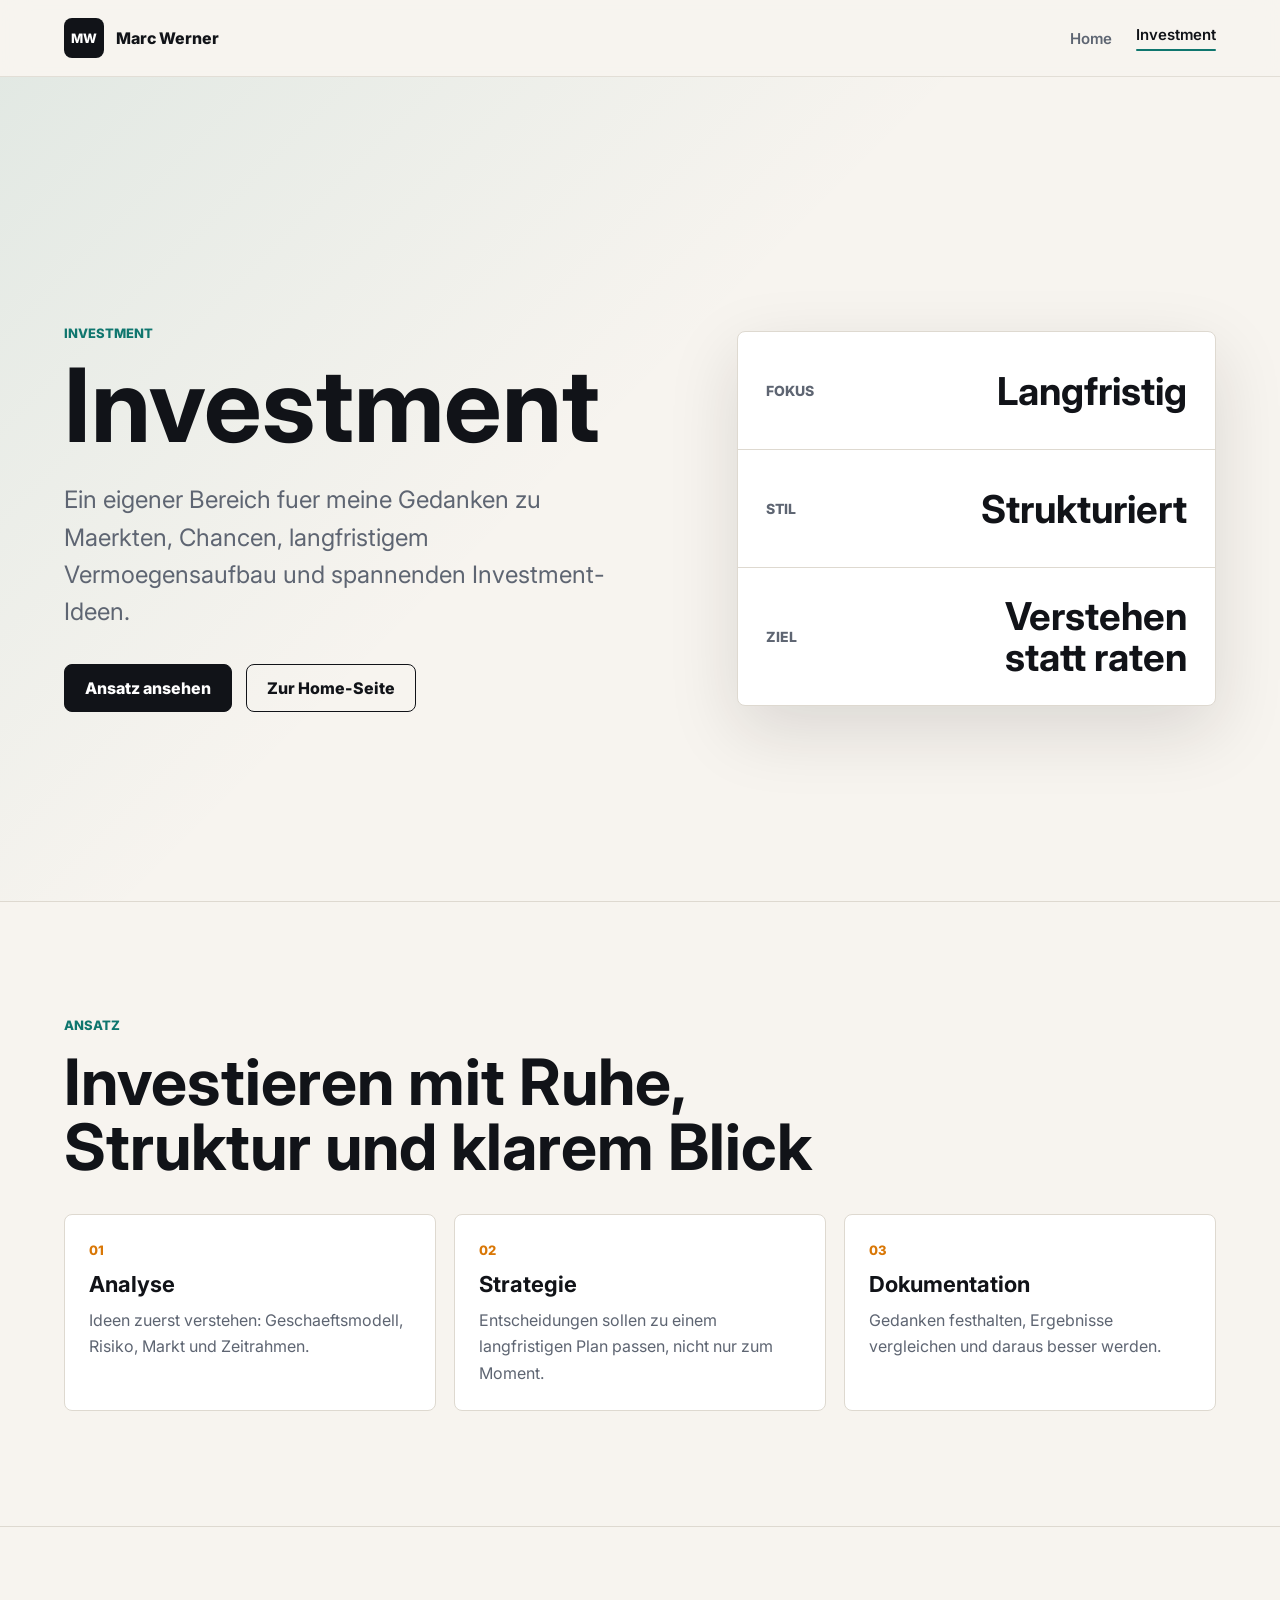
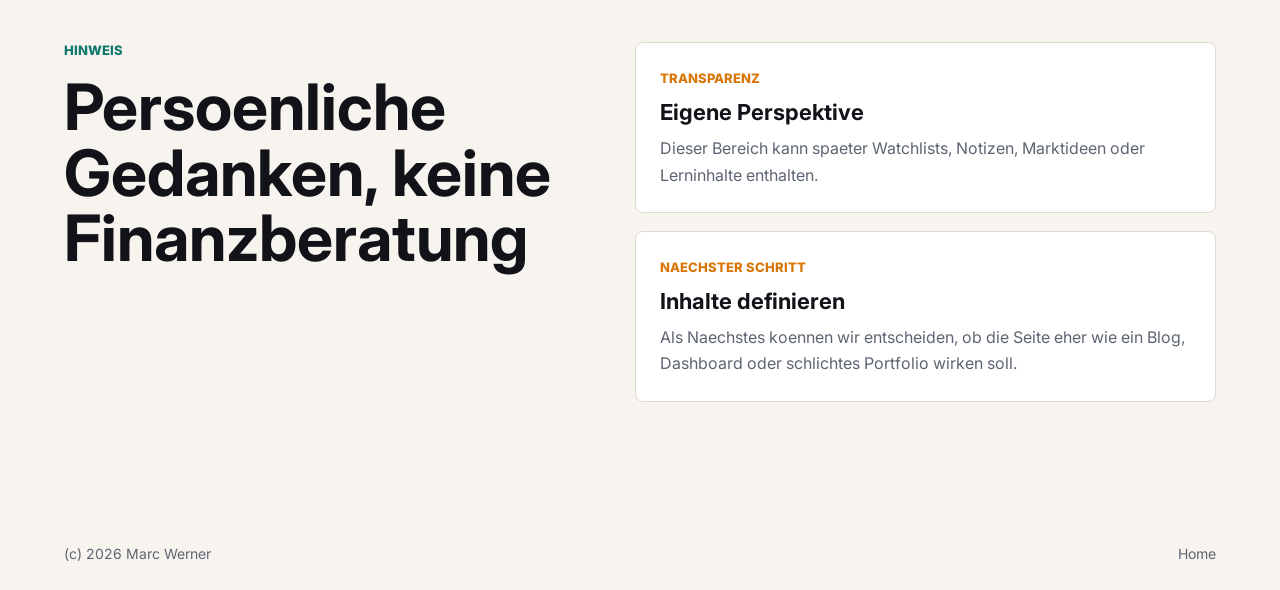
==== investment.html @ 777a5c60 "Adding Updates" ====
<!doctype html>
<html lang="de">
  <head>
    <meta charset="utf-8" />
    <meta name="viewport" content="width=device-width, initial-scale=1" />
    <title>Investment | Marc Werner</title>
    <meta
      name="description"
      content="Investment-Bereich von Marc Werner mit Ideen, Strategie und Marktbeobachtungen."
    />
    <link rel="preconnect" href="https://fonts.googleapis.com" />
    <link rel="preconnect" href="https://fonts.gstatic.com" crossorigin />
    <link
      href="https://fonts.googleapis.com/css2?family=Inter:wght@400;500;600;700;800&display=swap"
      rel="stylesheet"
    />
    <link rel="stylesheet" href="styles.css" />
  </head>
  <body>
    <header class="site-header">
      <a class="brand" href="index.html" aria-label="Marc Werner Startseite">
        <span class="brand-mark">MW</span>
        <span>Marc Werner</span>
      </a>

      <button class="nav-toggle" type="button" aria-label="Menue oeffnen">
        <span></span>
        <span></span>
      </button>

      <nav class="site-nav" aria-label="Hauptnavigation">
        <a href="index.html">Home</a>
        <a class="is-active" href="investment.html">Investment</a>
      </nav>
    </header>

    <main id="top">
      <section class="hero investment-hero">
        <div class="hero-copy">
          <p class="eyebrow">Investment</p>
          <h1>Investment</h1>
          <p class="lead">
            Ein eigener Bereich fuer meine Gedanken zu Maerkten, Chancen,
            langfristigem Vermoegensaufbau und spannenden Investment-Ideen.
          </p>
          <div class="hero-actions">
            <a class="button primary" href="#ansatz">Ansatz ansehen</a>
            <a class="button secondary" href="index.html">Zur Home-Seite</a>
          </div>
        </div>

        <div class="hero-visual investment-card" aria-label="Investment Uebersicht">
          <div class="metric-row">
            <span>Fokus</span>
            <strong>Langfristig</strong>
          </div>
          <div class="metric-row">
            <span>Stil</span>
            <strong>Strukturiert</strong>
          </div>
          <div class="metric-row">
            <span>Ziel</span>
            <strong>Verstehen statt raten</strong>
          </div>
        </div>
      </section>

      <section class="section" id="ansatz">
        <div class="section-heading">
          <p class="eyebrow">Ansatz</p>
          <h2>Investieren mit Ruhe, Struktur und klarem Blick</h2>
        </div>
        <div class="service-grid">
          <article class="service-card">
            <span class="card-number">01</span>
            <h3>Analyse</h3>
            <p>Ideen zuerst verstehen: Geschaeftsmodell, Risiko, Markt und Zeitrahmen.</p>
          </article>
          <article class="service-card">
            <span class="card-number">02</span>
            <h3>Strategie</h3>
            <p>Entscheidungen sollen zu einem langfristigen Plan passen, nicht nur zum Moment.</p>
          </article>
          <article class="service-card">
            <span class="card-number">03</span>
            <h3>Dokumentation</h3>
            <p>Gedanken festhalten, Ergebnisse vergleichen und daraus besser werden.</p>
          </article>
        </div>
      </section>

      <section class="split-section">
        <div>
          <p class="eyebrow">Hinweis</p>
          <h2>Persoenliche Gedanken, keine Finanzberatung</h2>
        </div>
        <div class="project-list">
          <article>
            <span>Transparenz</span>
            <h3>Eigene Perspektive</h3>
            <p>
              Dieser Bereich kann spaeter Watchlists, Notizen, Marktideen oder
              Lerninhalte enthalten.
            </p>
          </article>
          <article>
            <span>Naechster Schritt</span>
            <h3>Inhalte definieren</h3>
            <p>
              Als Naechstes koennen wir entscheiden, ob die Seite eher wie ein
              Blog, Dashboard oder schlichtes Portfolio wirken soll.
            </p>
          </article>
        </div>
      </section>
    </main>

    <footer class="site-footer">
      <span>(c) <span id="year"></span> Marc Werner</span>
      <a href="index.html">Home</a>
    </footer>

    <script src="script.js"></script>
  </body>
</html>
---- styles.css ----
:root {
  color-scheme: light;
  --ink: #111318;
  --muted: #5e6572;
  --paper: #f7f4ef;
  --surface: #ffffff;
  --line: #ded9d0;
  --accent: #0f766e;
  --accent-dark: #0a4f49;
  --warm: #d97706;
  --shadow: 0 24px 70px rgba(28, 24, 20, 0.13);
}

* {
  box-sizing: border-box;
}

html {
  scroll-behavior: smooth;
}

body {
  margin: 0;
  font-family: Inter, Arial, sans-serif;
  background: var(--paper);
  color: var(--ink);
}

a {
  color: inherit;
  text-decoration: none;
}

.site-header {
  position: sticky;
  top: 0;
  z-index: 10;
  display: flex;
  align-items: center;
  justify-content: space-between;
  gap: 24px;
  padding: 18px clamp(20px, 5vw, 64px);
  background: rgba(247, 244, 239, 0.9);
  border-bottom: 1px solid rgba(222, 217, 208, 0.8);
  backdrop-filter: blur(14px);
}

.brand,
.site-nav {
  display: flex;
  align-items: center;
}

.brand {
  gap: 12px;
  font-weight: 800;
}

.brand-mark {
  display: grid;
  width: 40px;
  height: 40px;
  place-items: center;
  border-radius: 8px;
  background: var(--ink);
  color: var(--surface);
  font-size: 13px;
  letter-spacing: 0;
}

.site-nav {
  gap: 24px;
  color: var(--muted);
  font-size: 15px;
  font-weight: 600;
}

.site-nav a:hover,
.site-footer a:hover {
  color: var(--accent);
}

.site-nav a.is-active {
  color: var(--ink);
}

.site-nav a.is-active::after {
  display: block;
  width: 100%;
  height: 2px;
  margin-top: 5px;
  border-radius: 999px;
  background: var(--accent);
  content: "";
}

.nav-toggle {
  display: none;
  width: 42px;
  height: 42px;
  padding: 0;
  border: 1px solid var(--line);
  border-radius: 8px;
  background: var(--surface);
}

.nav-toggle span {
  display: block;
  width: 18px;
  height: 2px;
  margin: 5px auto;
  background: var(--ink);
}

.hero {
  display: grid;
  grid-template-columns: minmax(0, 1fr) minmax(320px, 0.82fr);
  gap: clamp(36px, 7vw, 96px);
  align-items: center;
  min-height: calc(100vh - 76px);
  padding: clamp(60px, 9vw, 118px) clamp(20px, 5vw, 64px) 56px;
}

.hero-copy {
  max-width: 760px;
}

.eyebrow {
  margin: 0 0 16px;
  color: var(--accent);
  font-size: 13px;
  font-weight: 800;
  letter-spacing: 0;
  text-transform: uppercase;
}

h1,
h2,
h3,
p {
  overflow-wrap: anywhere;
}

h1 {
  margin: 0;
  font-size: clamp(56px, 8vw, 116px);
  line-height: 0.94;
  letter-spacing: 0;
}

h2 {
  margin: 0;
  font-size: clamp(34px, 5vw, 64px);
  line-height: 1.02;
  letter-spacing: 0;
}

h3 {
  margin: 12px 0 10px;
  font-size: 22px;
  letter-spacing: 0;
}

.lead {
  max-width: 650px;
  margin: 28px 0 0;
  color: var(--muted);
  font-size: clamp(19px, 2vw, 24px);
  line-height: 1.55;
}

.hero-actions {
  display: flex;
  flex-wrap: wrap;
  gap: 14px;
  margin-top: 34px;
}

.button {
  display: inline-flex;
  min-height: 48px;
  align-items: center;
  justify-content: center;
  padding: 0 20px;
  border: 1px solid var(--ink);
  border-radius: 8px;
  font-weight: 800;
}

.button.primary {
  background: var(--ink);
  color: var(--surface);
}

.button.secondary {
  background: transparent;
}

.hero-visual {
  overflow: hidden;
  border: 1px solid var(--line);
  border-radius: 8px;
  background: var(--surface);
  box-shadow: var(--shadow);
}

.browser-bar {
  display: flex;
  gap: 8px;
  padding: 16px;
  border-bottom: 1px solid var(--line);
}

.browser-bar span {
  width: 10px;
  height: 10px;
  border-radius: 50%;
  background: var(--line);
}

.browser-bar span:first-child {
  background: var(--warm);
}

.browser-bar span:nth-child(2) {
  background: var(--accent);
}

.visual-layout {
  display: grid;
  gap: 18px;
  padding: clamp(22px, 4vw, 40px);
}

.visual-panel {
  min-height: 110px;
  border: 1px solid var(--line);
  border-radius: 8px;
  background:
    linear-gradient(90deg, rgba(15, 118, 110, 0.12), transparent 60%),
    #fbfaf7;
}

.main-panel {
  display: flex;
  min-height: 190px;
  flex-direction: column;
  justify-content: flex-end;
  padding: 24px;
}

.main-panel strong {
  font-size: 30px;
}

.main-panel span {
  margin-top: 8px;
  color: var(--muted);
}

.visual-row {
  display: grid;
  grid-template-columns: 1fr 1fr;
  gap: 18px;
}

.visual-strip {
  height: 18px;
  border-radius: 999px;
  background: repeating-linear-gradient(
    90deg,
    var(--accent),
    var(--accent) 18px,
    var(--line) 18px,
    var(--line) 36px
  );
}

.investment-hero {
  background:
    linear-gradient(135deg, rgba(15, 118, 110, 0.09), transparent 46%),
    var(--paper);
}

.investment-card {
  display: grid;
  gap: 0;
  padding: 0;
}

.metric-row {
  display: flex;
  min-height: 118px;
  align-items: center;
  justify-content: space-between;
  gap: 24px;
  padding: 28px;
  border-bottom: 1px solid var(--line);
}

.metric-row:last-child {
  border-bottom: 0;
}

.metric-row span {
  color: var(--muted);
  font-size: 14px;
  font-weight: 800;
  text-transform: uppercase;
}

.metric-row strong {
  max-width: 260px;
  text-align: right;
  font-size: clamp(24px, 3vw, 40px);
  line-height: 1.05;
}

.section,
.split-section,
.contact-section {
  padding: clamp(72px, 9vw, 120px) clamp(20px, 5vw, 64px);
  border-top: 1px solid var(--line);
}

.section-heading {
  max-width: 820px;
  margin-bottom: 34px;
}

.service-grid {
  display: grid;
  grid-template-columns: repeat(3, minmax(0, 1fr));
  gap: 18px;
}

.service-card,
.project-list article {
  border: 1px solid var(--line);
  border-radius: 8px;
  background: var(--surface);
  padding: 24px;
}

.card-number,
.project-list span {
  color: var(--warm);
  font-size: 13px;
  font-weight: 800;
  text-transform: uppercase;
}

.service-card p,
.project-list p,
.contact-section p {
  margin: 0;
  color: var(--muted);
  line-height: 1.65;
}

.split-section {
  display: grid;
  grid-template-columns: minmax(0, 0.85fr) minmax(320px, 1fr);
  gap: clamp(28px, 6vw, 80px);
}

.project-list {
  display: grid;
  gap: 18px;
}

.contact-section {
  display: flex;
  align-items: center;
  justify-content: space-between;
  gap: 30px;
  background: var(--accent-dark);
  color: var(--surface);
}

.contact-section .eyebrow,
.contact-section p {
  color: rgba(255, 255, 255, 0.78);
}

.contact-section .button.primary {
  border-color: var(--surface);
  background: var(--surface);
  color: var(--accent-dark);
}

.site-footer {
  display: flex;
  justify-content: space-between;
  gap: 20px;
  padding: 28px clamp(20px, 5vw, 64px);
  color: var(--muted);
  font-size: 14px;
}

@media (max-width: 880px) {
  .nav-toggle {
    display: block;
  }

  .site-nav {
    position: absolute;
    top: 76px;
    right: 20px;
    display: none;
    width: min(260px, calc(100vw - 40px));
    flex-direction: column;
    align-items: stretch;
    gap: 0;
    border: 1px solid var(--line);
    border-radius: 8px;
    background: var(--surface);
    box-shadow: var(--shadow);
  }

  .site-nav.is-open {
    display: flex;
  }

  .site-nav a {
    padding: 16px;
    border-bottom: 1px solid var(--line);
  }

  .site-nav a.is-active::after {
    width: 32px;
  }

  .site-nav a:last-child {
    border-bottom: 0;
  }

  .hero,
  .split-section {
    grid-template-columns: 1fr;
  }

  .hero {
    min-height: auto;
  }

  .service-grid {
    grid-template-columns: 1fr;
  }

  .contact-section {
    align-items: flex-start;
    flex-direction: column;
  }
}

@media (max-width: 520px) {
  .site-header {
    padding-inline: 16px;
  }

  .hero,
  .section,
  .split-section,
  .contact-section {
    padding-inline: 16px;
  }

  h1 {
    font-size: 54px;
  }

  .hero-actions,
  .button {
    width: 100%;
  }

  .visual-row {
    grid-template-columns: 1fr;
  }

  .metric-row {
    align-items: flex-start;
    flex-direction: column;
  }

  .metric-row strong {
    text-align: left;
  }

  .site-footer {
    flex-direction: column;
    padding-inline: 16px;
  }
}
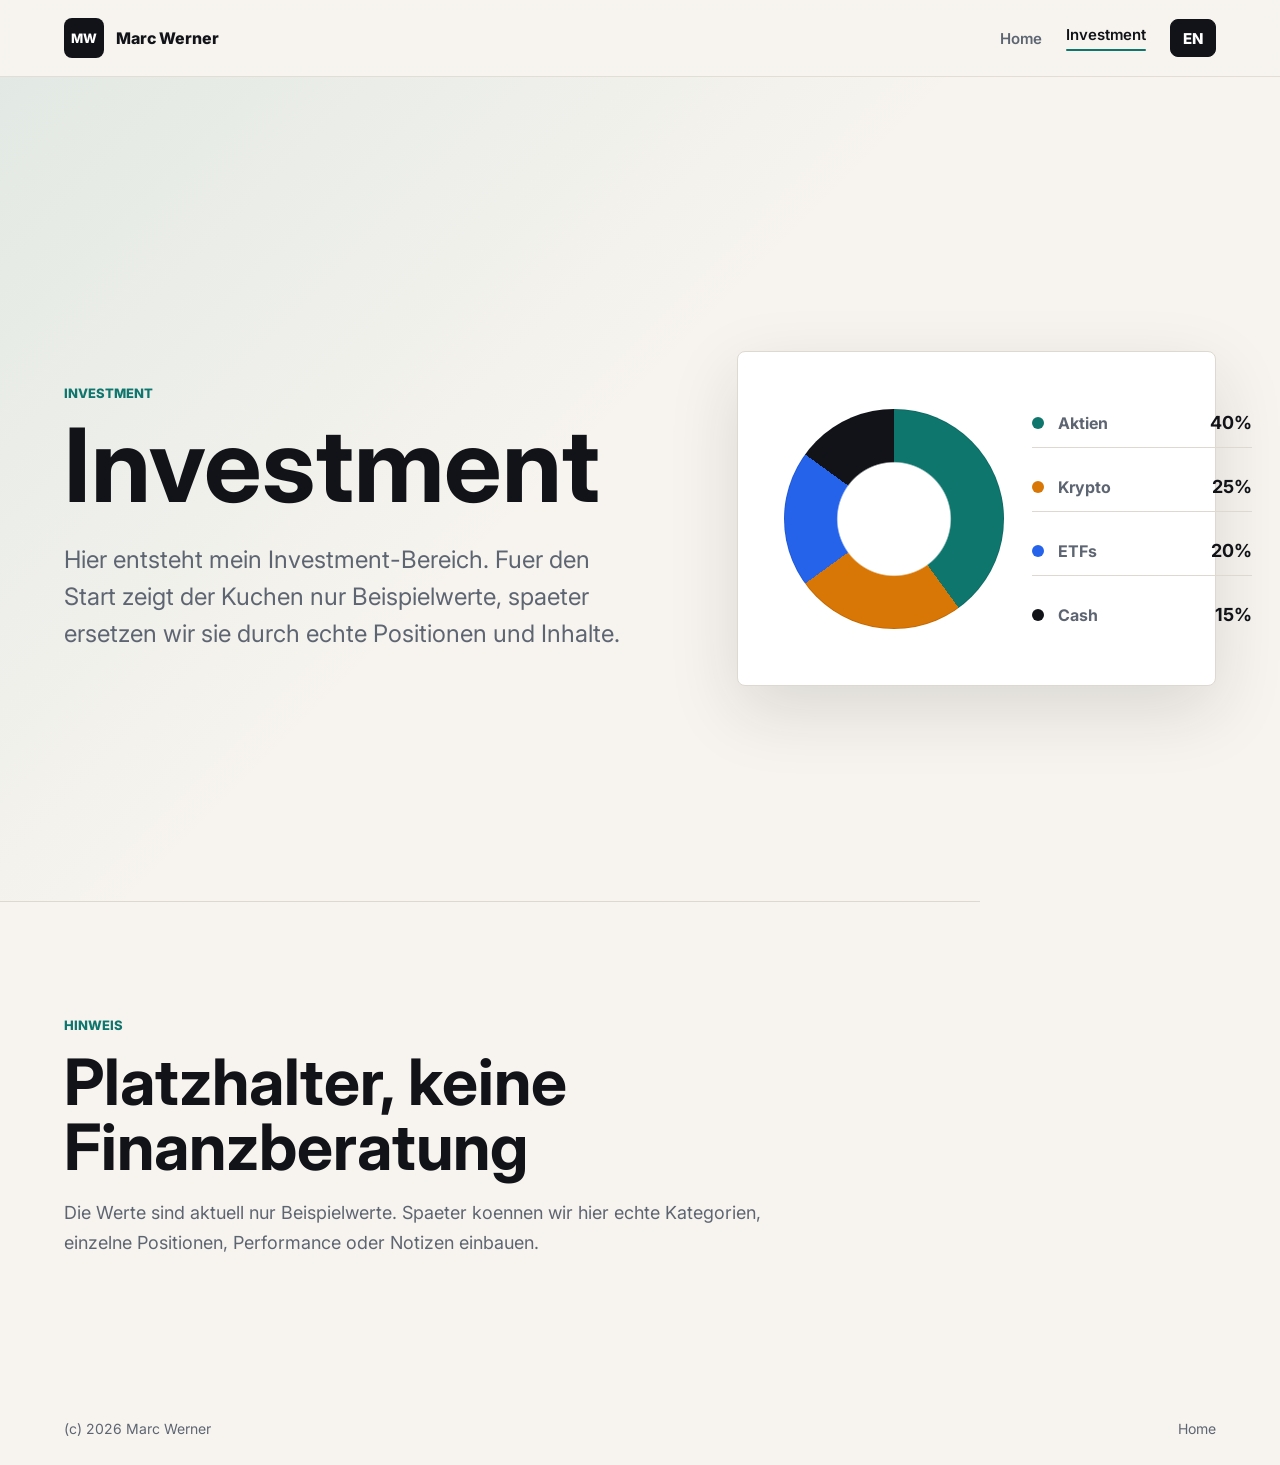
==== commit 22fa7ad3: "Add separated pages and investment chart" ====
--- a/investment.html
+++ b/investment.html
@@ -6,7 +6,7 @@
     <title>Investment | Marc Werner</title>
     <meta
       name="description"
-      content="Investment-Bereich von Marc Werner mit Ideen, Strategie und Marktbeobachtungen."
+      content="Investment-Bereich von Marc Werner mit Portfolio-Uebersicht."
     />
     <link rel="preconnect" href="https://fonts.googleapis.com" />
     <link rel="preconnect" href="https://fonts.gstatic.com" crossorigin />
@@ -29,95 +29,65 @@
       </button>
 
       <nav class="site-nav" aria-label="Hauptnavigation">
-        <a href="index.html">Home</a>
-        <a class="is-active" href="investment.html">Investment</a>
+        <a href="index.html" data-i18n="navHome">Home</a>
+        <a class="is-active" href="investment.html" data-i18n="navInvestment">Investment</a>
+        <button class="language-toggle" type="button" aria-label="Switch language">EN</button>
       </nav>
     </header>
 
     <main id="top">
-      <section class="hero investment-hero">
+      <section class="page-hero investment-hero">
         <div class="hero-copy">
-          <p class="eyebrow">Investment</p>
-          <h1>Investment</h1>
-          <p class="lead">
-            Ein eigener Bereich fuer meine Gedanken zu Maerkten, Chancen,
-            langfristigem Vermoegensaufbau und spannenden Investment-Ideen.
+          <p class="eyebrow" data-i18n="investmentEyebrow">Investment</p>
+          <h1 data-i18n="investmentTitle">Investment</h1>
+          <p class="lead" data-i18n="investmentLead">
+            Hier entsteht mein Investment-Bereich. Fuer den Start zeigt der
+            Kuchen nur Beispielwerte, spaeter ersetzen wir sie durch echte
+            Positionen und Inhalte.
           </p>
-          <div class="hero-actions">
-            <a class="button primary" href="#ansatz">Ansatz ansehen</a>
-            <a class="button secondary" href="index.html">Zur Home-Seite</a>
-          </div>
         </div>
 
-        <div class="hero-visual investment-card" aria-label="Investment Uebersicht">
-          <div class="metric-row">
-            <span>Fokus</span>
-            <strong>Langfristig</strong>
-          </div>
-          <div class="metric-row">
-            <span>Stil</span>
-            <strong>Strukturiert</strong>
-          </div>
-          <div class="metric-row">
-            <span>Ziel</span>
-            <strong>Verstehen statt raten</strong>
+        <div class="portfolio-panel">
+          <div class="pie-chart" role="img" aria-label="Beispiel Portfolio Aufteilung"></div>
+          <div class="allocation-list" aria-label="Portfolio Aufteilung">
+            <div class="allocation-item">
+              <span class="dot stocks"></span>
+              <span data-i18n="assetStocks">Aktien</span>
+              <strong>40%</strong>
+            </div>
+            <div class="allocation-item">
+              <span class="dot crypto"></span>
+              <span data-i18n="assetCrypto">Krypto</span>
+              <strong>25%</strong>
+            </div>
+            <div class="allocation-item">
+              <span class="dot etf"></span>
+              <span data-i18n="assetEtf">ETFs</span>
+              <strong>20%</strong>
+            </div>
+            <div class="allocation-item">
+              <span class="dot cash"></span>
+              <span data-i18n="assetCash">Cash</span>
+              <strong>15%</strong>
+            </div>
           </div>
         </div>
       </section>
 
-      <section class="section" id="ansatz">
-        <div class="section-heading">
-          <p class="eyebrow">Ansatz</p>
-          <h2>Investieren mit Ruhe, Struktur und klarem Blick</h2>
-        </div>
-        <div class="service-grid">
-          <article class="service-card">
-            <span class="card-number">01</span>
-            <h3>Analyse</h3>
-            <p>Ideen zuerst verstehen: Geschaeftsmodell, Risiko, Markt und Zeitrahmen.</p>
-          </article>
-          <article class="service-card">
-            <span class="card-number">02</span>
-            <h3>Strategie</h3>
-            <p>Entscheidungen sollen zu einem langfristigen Plan passen, nicht nur zum Moment.</p>
-          </article>
-          <article class="service-card">
-            <span class="card-number">03</span>
-            <h3>Dokumentation</h3>
-            <p>Gedanken festhalten, Ergebnisse vergleichen und daraus besser werden.</p>
-          </article>
-        </div>
-      </section>
-
-      <section class="split-section">
-        <div>
-          <p class="eyebrow">Hinweis</p>
-          <h2>Persoenliche Gedanken, keine Finanzberatung</h2>
-        </div>
-        <div class="project-list">
-          <article>
-            <span>Transparenz</span>
-            <h3>Eigene Perspektive</h3>
-            <p>
-              Dieser Bereich kann spaeter Watchlists, Notizen, Marktideen oder
-              Lerninhalte enthalten.
-            </p>
-          </article>
-          <article>
-            <span>Naechster Schritt</span>
-            <h3>Inhalte definieren</h3>
-            <p>
-              Als Naechstes koennen wir entscheiden, ob die Seite eher wie ein
-              Blog, Dashboard oder schlichtes Portfolio wirken soll.
-            </p>
-          </article>
-        </div>
+      <section class="investment-note">
+        <p class="eyebrow" data-i18n="investmentNoteEyebrow">Hinweis</p>
+        <h2 data-i18n="investmentNoteTitle">Platzhalter, keine Finanzberatung</h2>
+        <p data-i18n="investmentNoteText">
+          Die Werte sind aktuell nur Beispielwerte. Spaeter koennen wir hier
+          echte Kategorien, einzelne Positionen, Performance oder Notizen
+          einbauen.
+        </p>
       </section>
     </main>
 
     <footer class="site-footer">
       <span>(c) <span id="year"></span> Marc Werner</span>
-      <a href="index.html">Home</a>
+      <a href="index.html" data-i18n="navHome">Home</a>
     </footer>
 
     <script src="script.js"></script>
--- a/styles.css
+++ b/styles.css
@@ -94,6 +94,18 @@
   content: "";
 }
 
+.language-toggle {
+  min-width: 46px;
+  height: 38px;
+  border: 1px solid var(--ink);
+  border-radius: 8px;
+  background: var(--ink);
+  color: var(--surface);
+  cursor: pointer;
+  font: inherit;
+  font-weight: 800;
+}
+
 .nav-toggle {
   display: none;
   width: 42px;
@@ -112,7 +124,8 @@
   background: var(--ink);
 }
 
-.hero {
+.hero,
+.page-hero {
   display: grid;
   grid-template-columns: minmax(0, 1fr) minmax(320px, 0.82fr);
   gap: clamp(36px, 7vw, 96px);
@@ -123,6 +136,10 @@
 
 .hero-copy {
   max-width: 760px;
+}
+
+.home-hero {
+  min-height: calc(100vh - 146px);
 }
 
 .eyebrow {
@@ -202,6 +219,39 @@
   border-radius: 8px;
   background: var(--surface);
   box-shadow: var(--shadow);
+}
+
+.profile-panel,
+.portfolio-panel {
+  border: 1px solid var(--line);
+  border-radius: 8px;
+  background: var(--surface);
+  box-shadow: var(--shadow);
+}
+
+.profile-panel {
+  padding: clamp(28px, 5vw, 52px);
+}
+
+.panel-label {
+  color: var(--warm);
+  font-size: 13px;
+  font-weight: 800;
+  text-transform: uppercase;
+}
+
+.profile-panel strong {
+  display: block;
+  margin-top: 18px;
+  font-size: clamp(36px, 5vw, 64px);
+  line-height: 1;
+}
+
+.profile-panel p {
+  margin: 22px 0 0;
+  color: var(--muted);
+  font-size: 18px;
+  line-height: 1.6;
 }
 
 .browser-bar {
@@ -288,6 +338,79 @@
   padding: 0;
 }
 
+.portfolio-panel {
+  display: grid;
+  grid-template-columns: minmax(220px, 0.9fr) minmax(220px, 1fr);
+  gap: 28px;
+  align-items: center;
+  padding: clamp(24px, 5vw, 46px);
+}
+
+.pie-chart {
+  aspect-ratio: 1;
+  width: min(100%, 320px);
+  margin: 0 auto;
+  border-radius: 50%;
+  background:
+    radial-gradient(circle at center, var(--surface) 0 36%, transparent 37%),
+    conic-gradient(
+      #0f766e 0 40%,
+      #d97706 40% 65%,
+      #2563eb 65% 85%,
+      #111318 85% 100%
+    );
+  box-shadow: inset 0 0 0 1px rgba(17, 19, 24, 0.12);
+}
+
+.allocation-list {
+  display: grid;
+  gap: 14px;
+}
+
+.allocation-item {
+  display: grid;
+  grid-template-columns: 14px 1fr auto;
+  gap: 12px;
+  align-items: center;
+  padding: 14px 0;
+  border-bottom: 1px solid var(--line);
+}
+
+.allocation-item:last-child {
+  border-bottom: 0;
+}
+
+.allocation-item span:not(.dot) {
+  color: var(--muted);
+  font-weight: 700;
+}
+
+.allocation-item strong {
+  font-size: 18px;
+}
+
+.dot {
+  width: 12px;
+  height: 12px;
+  border-radius: 50%;
+}
+
+.dot.stocks {
+  background: #0f766e;
+}
+
+.dot.crypto {
+  background: #d97706;
+}
+
+.dot.etf {
+  background: #2563eb;
+}
+
+.dot.cash {
+  background: #111318;
+}
+
 .metric-row {
   display: flex;
   min-height: 118px;
@@ -318,9 +441,21 @@
 
 .section,
 .split-section,
-.contact-section {
+.contact-section,
+.investment-note {
   padding: clamp(72px, 9vw, 120px) clamp(20px, 5vw, 64px);
   border-top: 1px solid var(--line);
+}
+
+.investment-note {
+  max-width: 980px;
+}
+
+.investment-note p:last-child {
+  max-width: 760px;
+  color: var(--muted);
+  font-size: 18px;
+  line-height: 1.7;
 }
 
 .section-heading {
@@ -436,12 +571,21 @@
   }
 
   .hero,
+  .page-hero,
   .split-section {
     grid-template-columns: 1fr;
   }
 
   .hero {
     min-height: auto;
+  }
+
+  .page-hero {
+    min-height: auto;
+  }
+
+  .portfolio-panel {
+    grid-template-columns: 1fr;
   }
 
   .service-grid {
@@ -460,9 +604,11 @@
   }
 
   .hero,
+  .page-hero,
   .section,
   .split-section,
-  .contact-section {
+  .contact-section,
+  .investment-note {
     padding-inline: 16px;
   }
 
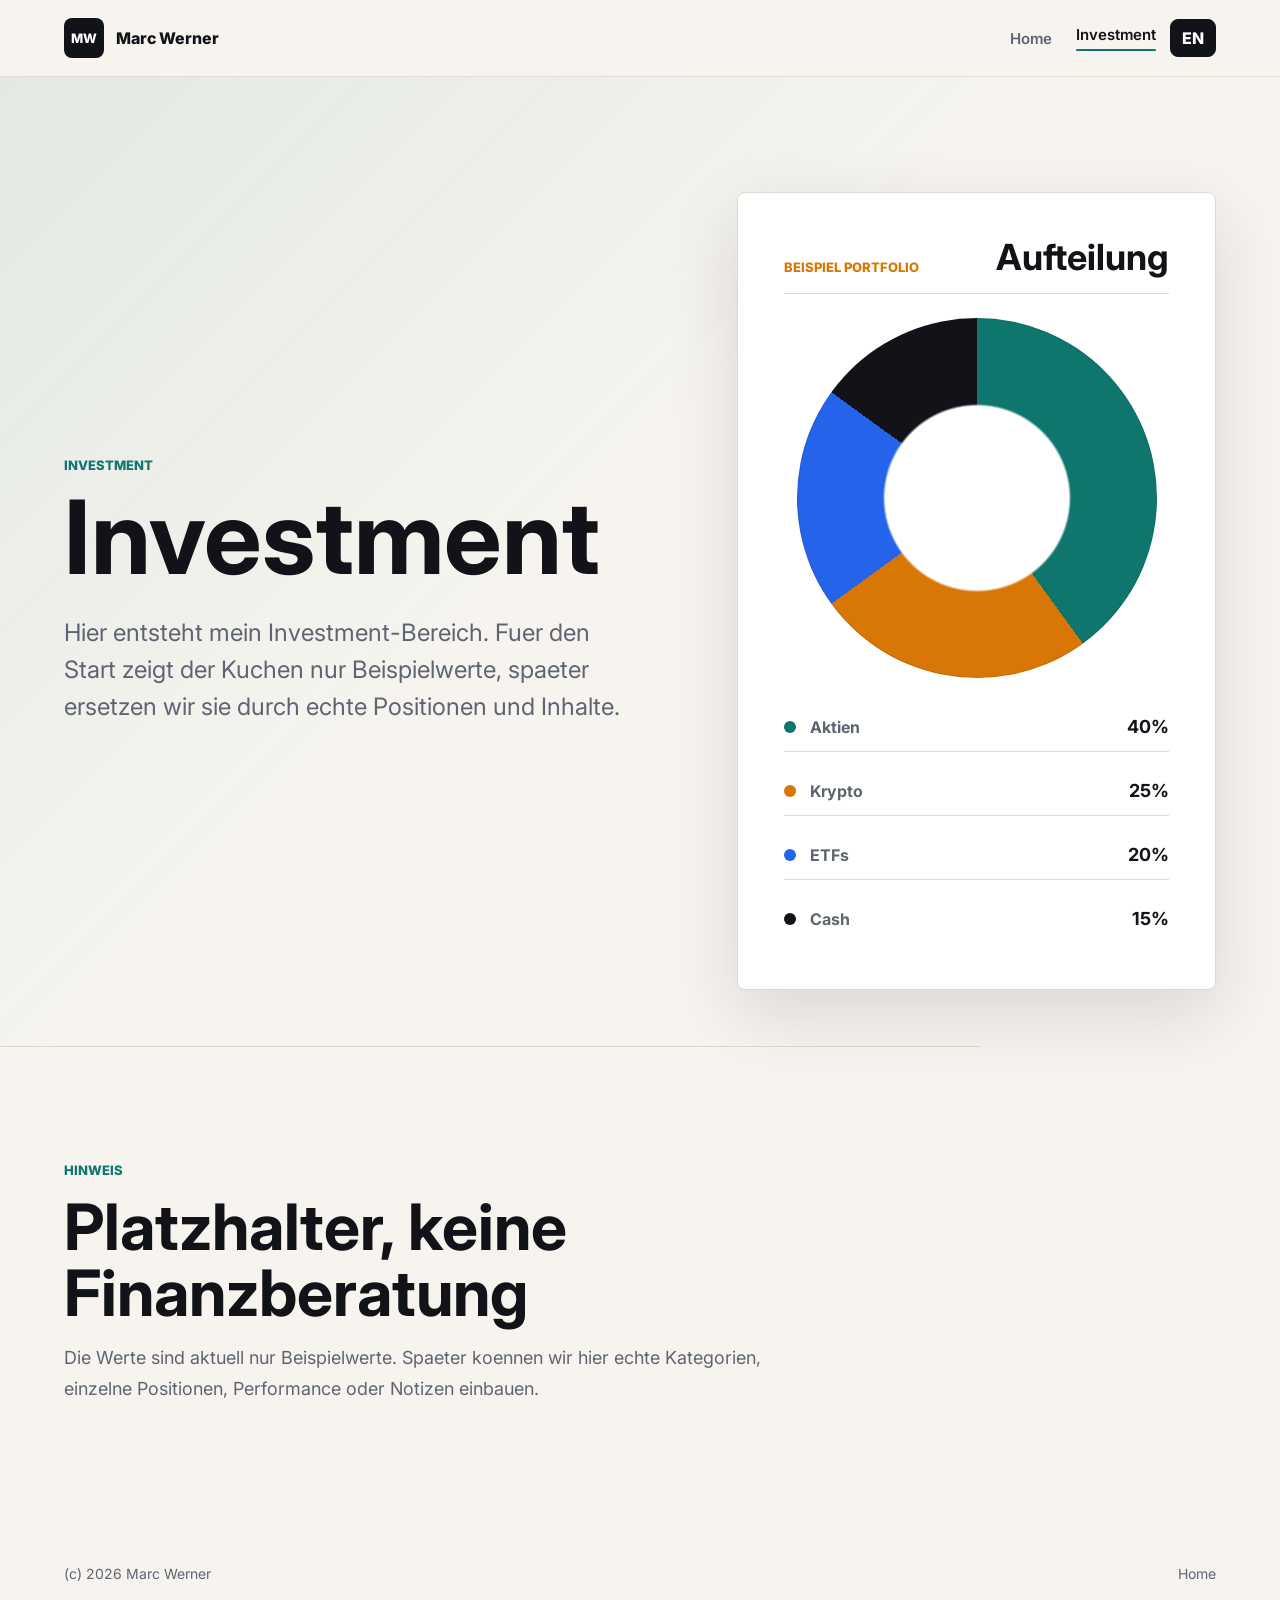
==== commit 4c8350c9: "Fix language button and investment chart" ====
--- a/investment.html
+++ b/investment.html
@@ -23,16 +23,19 @@
         <span>Marc Werner</span>
       </a>
 
-      <button class="nav-toggle" type="button" aria-label="Menue oeffnen">
-        <span></span>
-        <span></span>
-      </button>
+      <div class="header-actions">
+        <nav class="site-nav" aria-label="Hauptnavigation">
+          <a href="index.html" data-i18n="navHome">Home</a>
+          <a class="is-active" href="investment.html" data-i18n="navInvestment">Investment</a>
+        </nav>
 
-      <nav class="site-nav" aria-label="Hauptnavigation">
-        <a href="index.html" data-i18n="navHome">Home</a>
-        <a class="is-active" href="investment.html" data-i18n="navInvestment">Investment</a>
         <button class="language-toggle" type="button" aria-label="Switch language">EN</button>
-      </nav>
+
+        <button class="nav-toggle" type="button" aria-label="Menue oeffnen">
+          <span></span>
+          <span></span>
+        </button>
+      </div>
     </header>
 
     <main id="top">
@@ -48,6 +51,10 @@
         </div>
 
         <div class="portfolio-panel">
+          <div class="portfolio-heading">
+            <span data-i18n="portfolioLabel">Beispiel Portfolio</span>
+            <strong data-i18n="portfolioTitle">Aufteilung</strong>
+          </div>
           <div class="pie-chart" role="img" aria-label="Beispiel Portfolio Aufteilung"></div>
           <div class="allocation-list" aria-label="Portfolio Aufteilung">
             <div class="allocation-item">
--- a/styles.css
+++ b/styles.css
@@ -51,6 +51,13 @@
   align-items: center;
 }
 
+.header-actions {
+  display: flex;
+  align-items: center;
+  gap: 14px;
+  margin-left: auto;
+}
+
 .brand {
   gap: 12px;
   font-weight: 800;
@@ -340,15 +347,36 @@
 
 .portfolio-panel {
   display: grid;
-  grid-template-columns: minmax(220px, 0.9fr) minmax(220px, 1fr);
-  gap: 28px;
+  grid-template-columns: 1fr;
+  gap: 24px;
   align-items: center;
   padding: clamp(24px, 5vw, 46px);
+}
+
+.portfolio-heading {
+  display: flex;
+  align-items: flex-end;
+  justify-content: space-between;
+  gap: 18px;
+  border-bottom: 1px solid var(--line);
+  padding-bottom: 18px;
+}
+
+.portfolio-heading span {
+  color: var(--warm);
+  font-size: 13px;
+  font-weight: 800;
+  text-transform: uppercase;
+}
+
+.portfolio-heading strong {
+  font-size: clamp(24px, 3vw, 36px);
+  line-height: 1;
 }
 
 .pie-chart {
   aspect-ratio: 1;
-  width: min(100%, 320px);
+  width: min(100%, 360px);
   margin: 0 auto;
   border-radius: 50%;
   background:
@@ -541,7 +569,7 @@
   .site-nav {
     position: absolute;
     top: 76px;
-    right: 20px;
+    right: 76px;
     display: none;
     width: min(260px, calc(100vw - 40px));
     flex-direction: column;
@@ -603,6 +631,20 @@
     padding-inline: 16px;
   }
 
+  .brand span:last-child {
+    display: none;
+  }
+
+  .header-actions {
+    gap: 10px;
+  }
+
+  .language-toggle,
+  .nav-toggle {
+    width: 42px;
+    min-width: 42px;
+  }
+
   .hero,
   .page-hero,
   .section,
@@ -634,6 +676,11 @@
     text-align: left;
   }
 
+  .portfolio-heading {
+    align-items: flex-start;
+    flex-direction: column;
+  }
+
   .site-footer {
     flex-direction: column;
     padding-inline: 16px;
